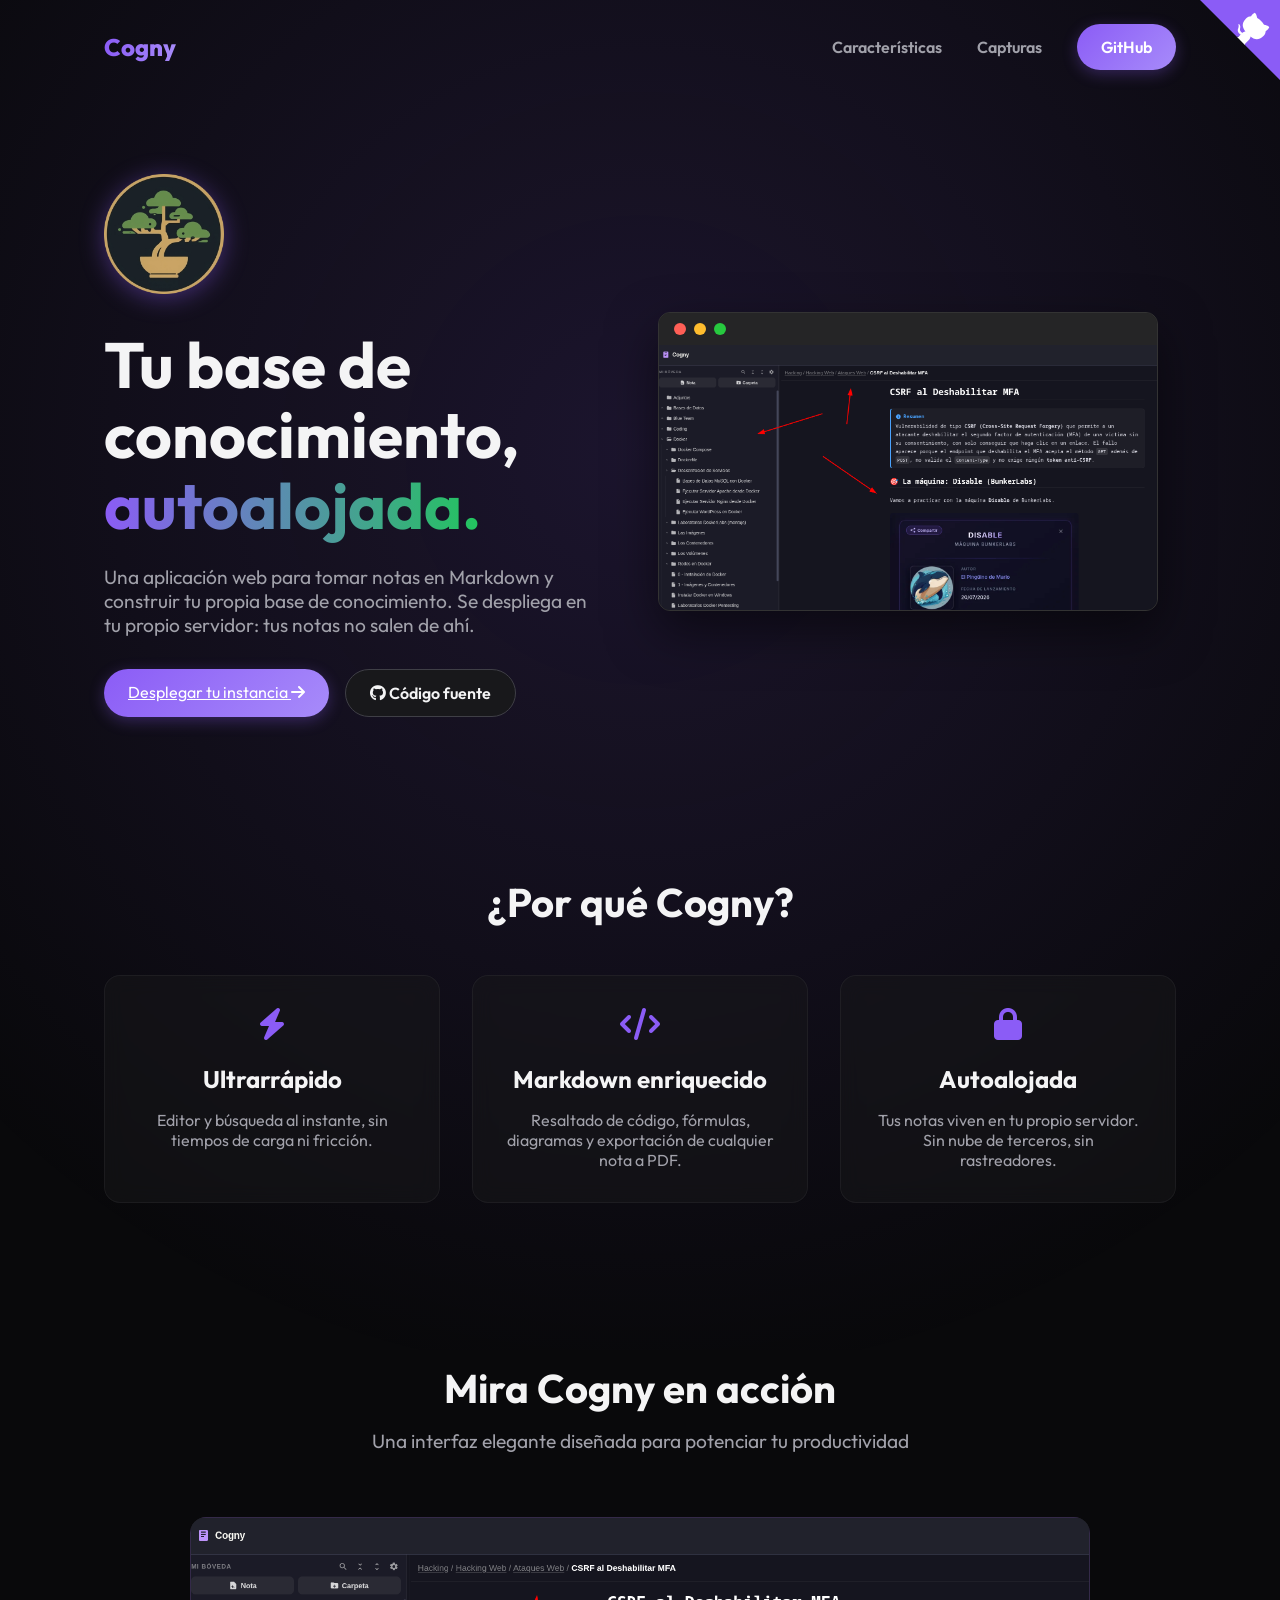
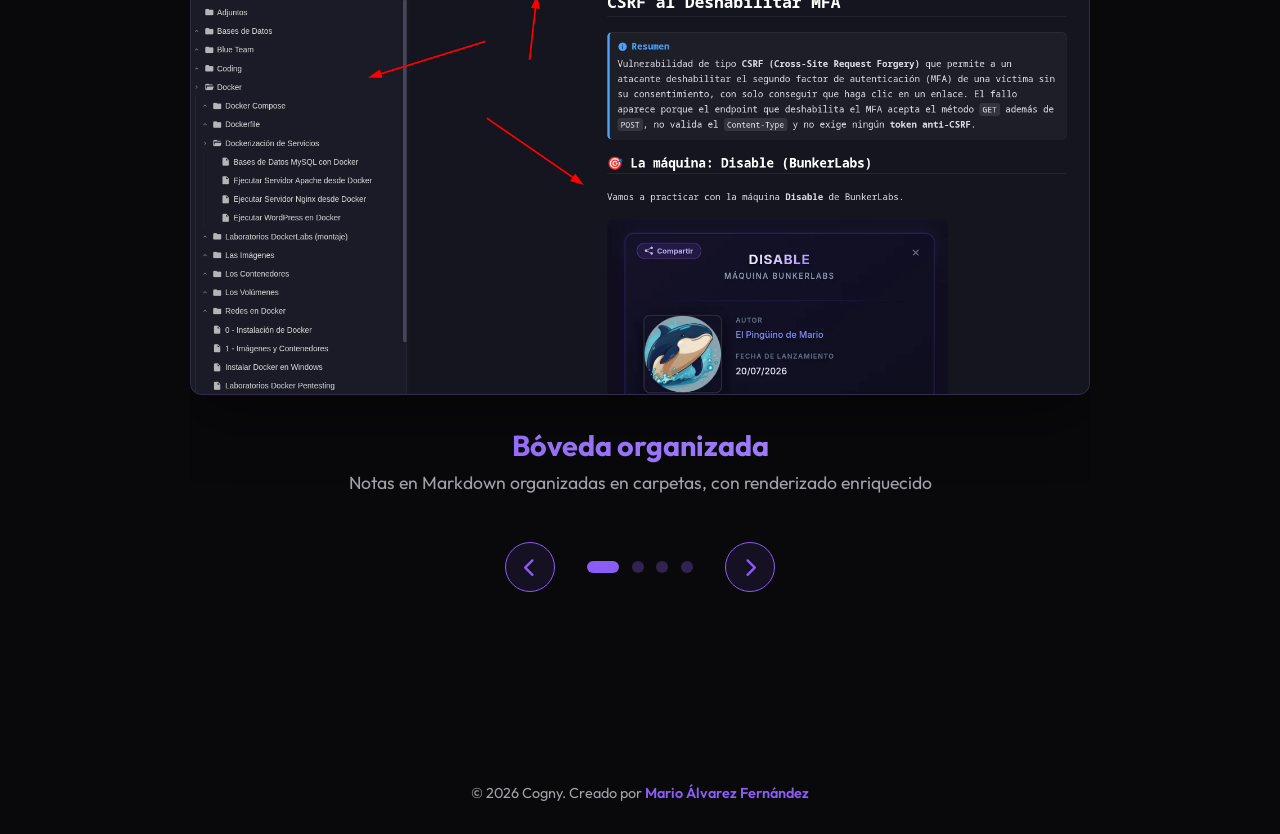
==== docs/index.html @ 70e7f53b "Sincronizar con producción: tema Dorado en lugar de Aqua y .gitignore más estricto El código sale de" ====
<!DOCTYPE html>
<html lang="es">

<head>
    <meta charset="UTF-8">
    <meta name="viewport" content="width=device-width, initial-scale=1.0">
    <title>Cogny — Base de conocimiento autoalojada</title>
    <meta name="description" content="Cogny es una aplicación web autoalojada para tomar notas en Markdown y construir tu propia base de conocimiento.">
    <link rel="stylesheet" href="style.css">
    <link href="https://fonts.googleapis.com/css2?family=Outfit:wght@300;400;600;800&display=swap" rel="stylesheet">
    <link rel="stylesheet" href="https://cdnjs.cloudflare.com/ajax/libs/font-awesome/6.0.0/css/all.min.css">
</head>

<body>
    <div class="glass-background"></div>

    <a href="https://github.com/Maalfer/cogny" class="github-corner" aria-label="Ver código en GitHub" target="_blank"
        rel="noopener noreferrer">
        <svg width="80" height="80" viewBox="0 0 250 250"
            style="fill:#8b5cf6; color:#fff; position: absolute; top: 0; border: 0; right: 0;" aria-hidden="true">
            <path d="M0,0 L115,115 L130,115 L142,142 L250,250 L250,0 Z"></path>
            <path
                d="M128.3,109.0 C113.8,99.7 119.0,89.6 119.0,89.6 C122.0,82.7 120.5,78.6 120.5,78.6 C119.2,72.0 123.4,76.3 123.4,76.3 C127.3,80.9 125.5,87.3 125.5,87.3 C122.9,97.6 130.6,101.9 134.4,103.2"
                fill="currentColor" style="transform-origin: 130px 106px;" class="octo-arm"></path>
            <path
                d="M115.0,115.0 C114.9,115.1 118.7,116.5 119.8,115.4 L133.7,101.6 C136.9,99.2 139.9,98.4 142.2,98.6 C133.8,88.0 127.5,74.4 143.8,58.0 C148.5,53.4 154.0,51.2 159.7,51.0 C160.3,49.4 163.2,43.6 171.4,40.1 C171.4,40.1 176.1,42.5 178.8,56.2 C183.1,58.6 187.2,61.8 190.9,65.4 C194.5,69.0 197.7,73.2 200.1,77.6 C213.8,80.2 216.3,84.9 216.3,84.9 C212.7,93.1 206.9,96.0 205.4,96.6 C205.1,102.4 203.0,107.8 198.3,112.5 C181.9,128.9 168.3,122.5 157.7,114.1 C157.9,116.9 156.7,120.9 152.7,124.9 L141.0,136.5 C139.8,137.7 141.6,141.9 141.8,141.8 Z"
                fill="currentColor" class="octo-body"></path>
        </svg>
    </a>

    <nav>
        <div class="logo">Cogny</div>
        <div class="links">
            <a href="#features">Características</a>
            <a href="#screenshots">Capturas</a>
            <a href="https://github.com/Maalfer/cogny" class="btn-primary">GitHub</a>
        </div>
    </nav>

    <header class="hero">
        <div class="hero-content">
            <img src="assets/logo.png" alt="Cogny Logo" class="hero-logo">
            <h1>Tu base de conocimiento,<br> <span class="gradient-text">autoalojada.</span></h1>
            <p>Una aplicación web para tomar notas en Markdown y construir tu propia base de conocimiento.
                Se despliega en tu propio servidor: tus notas no salen de ahí.</p>
            <div class="hero-buttons">
                <a href="https://github.com/Maalfer/cogny#desarrollo-local" class="btn-primary">Desplegar tu instancia <i class="fas fa-arrow-right"></i></a>
                <a href="https://github.com/Maalfer/cogny" class="btn-secondary"><i class="fab fa-github"></i>
                    Código fuente</a>
            </div>
        </div>
        <div class="hero-image">
            <div class="screenshot-window">
                <div class="window-header">
                    <span class="dot red"></span>
                    <span class="dot yellow"></span>
                    <span class="dot green"></span>
                </div>
                <img src="assets/demo1.png" alt="Bóveda de notas de Cogny" class="hero-screenshot">
            </div>
        </div>
    </header>

    <section id="features" class="features">
        <h2>¿Por qué Cogny?</h2>
        <div class="grid">
            <div class="card">
                <i class="fas fa-bolt icon"></i>
                <h3>Ultrarrápido</h3>
                <p>Editor y búsqueda al instante, sin tiempos de carga ni fricción.</p>
            </div>
            <div class="card">
                <i class="fas fa-code icon"></i>
                <h3>Markdown enriquecido</h3>
                <p>Resaltado de código, fórmulas, diagramas y exportación de cualquier nota a PDF.</p>
            </div>
            <div class="card">
                <i class="fas fa-lock icon"></i>
                <h3>Autoalojada</h3>
                <p>Tus notas viven en tu propio servidor. Sin nube de terceros, sin rastreadores.</p>
            </div>
        </div>
    </section>

    <section id="screenshots" class="screenshots">
        <h2>Mira Cogny en acción</h2>
        <p class="section-subtitle">Una interfaz elegante diseñada para potenciar tu productividad</p>

        <div class="screenshot-carousel">
            <div class="carousel-container">
                <div class="carousel-track">
                    <div class="screenshot-card active">
                        <div class="screenshot-wrapper">
                            <img src="assets/demo1.png" alt="Bóveda de notas organizada en carpetas">
                        </div>
                        <div class="screenshot-label">
                            <h3>Bóveda organizada</h3>
                            <p>Notas en Markdown organizadas en carpetas, con renderizado enriquecido</p>
                        </div>
                    </div>
                    <div class="screenshot-card">
                        <div class="screenshot-wrapper">
                            <img src="assets/demo2.png" alt="Exportar una nota a PDF">
                        </div>
                        <div class="screenshot-label">
                            <h3>Exportar a PDF</h3>
                            <p>Cualquier nota, con imágenes y estilos incrustados</p>
                        </div>
                    </div>
                    <div class="screenshot-card">
                        <div class="screenshot-wrapper">
                            <img src="assets/demo3.png" alt="Búsqueda instantánea en la bóveda">
                        </div>
                        <div class="screenshot-label">
                            <h3>Búsqueda instantánea</h3>
                            <p>Encuentra cualquier nota por nombre o por contenido</p>
                        </div>
                    </div>
                    <div class="screenshot-card">
                        <div class="screenshot-wrapper">
                            <img src="assets/demo4.png" alt="Optimización de imágenes y backup de la bóveda">
                        </div>
                        <div class="screenshot-label">
                            <h3>Optimización y backups</h3>
                            <p>Recodifica todas las imágenes a WebP, con backup ZIP previo</p>
                        </div>
                    </div>
                </div>
            </div>
            <div class="carousel-controls">
                <button class="carousel-btn prev" onclick="moveCarousel(-1)">
                    <i class="fas fa-chevron-left"></i>
                </button>
                <div class="carousel-dots">
                    <span class="dot-indicator active" onclick="goToSlide(0)"></span>
                    <span class="dot-indicator" onclick="goToSlide(1)"></span>
                    <span class="dot-indicator" onclick="goToSlide(2)"></span>
                    <span class="dot-indicator" onclick="goToSlide(3)"></span>
                </div>
                <button class="carousel-btn next" onclick="moveCarousel(1)">
                    <i class="fas fa-chevron-right"></i>
                </button>
            </div>
        </div>
    </section>

    <footer>
        <p>&copy; 2026 Cogny. Creado por <a href="https://www.linkedin.com/in/maalfer1/" target="_blank"
                rel="noopener noreferrer">Mario Álvarez Fernández</a></p>
    </footer>

    <script>
        let currentSlide = 0;
        const slides = document.querySelectorAll('.screenshot-card');
        const dots = document.querySelectorAll('.dot-indicator');

        function updateCarousel() {
            slides.forEach((slide, index) => {
                slide.classList.remove('active');
                dots[index].classList.remove('active');
            });
            slides[currentSlide].classList.add('active');
            dots[currentSlide].classList.add('active');
        }

        function moveCarousel(direction) {
            currentSlide += direction;
            if (currentSlide < 0) currentSlide = slides.length - 1;
            if (currentSlide >= slides.length) currentSlide = 0;
            updateCarousel();
        }

        function goToSlide(index) {
            currentSlide = index;
            updateCarousel();
        }

        // Auto-advance carousel every 5 seconds
        setInterval(() => {
            moveCarousel(1);
        }, 5000);
    </script>
</body>

</html>
---- docs/style.css ----
:root {
    --bg-color: #09090b;
    --card-bg: #18181b;
    --primary: #8b5cf6;
    --secondary: #a78bfa;
    --text-main: #f4f4f5;
    --text-muted: #a1a1aa;
    --accent: #22c55e;
}

* {
    margin: 0;
    padding: 0;
    box-sizing: border-box;
    font-family: 'Outfit', sans-serif;
}

body {
    background-color: var(--bg-color);
    color: var(--text-main);
    overflow-x: hidden;
}

/* Glass Effect Background */
.glass-background {
    position: fixed;
    top: -50%;
    left: -50%;
    width: 200%;
    height: 200%;
    background: radial-gradient(circle at 50% 50%, rgba(139, 92, 246, 0.15), transparent 60%);
    z-index: -1;
    pointer-events: none;
}

/* Nav */
nav {
    display: flex;
    justify-content: space-between;
    align-items: center;
    padding: 2rem 5%;
    max-width: 1200px;
    margin: 0 auto;
}

.logo {
    font-weight: 800;
    font-size: 1.5rem;
    background: linear-gradient(to right, var(--primary), var(--secondary));
    background-clip: text;
    -webkit-background-clip: text;
    -webkit-text-fill-color: transparent;
}

.links a {
    text-decoration: none;
    color: var(--text-muted);
    margin-left: 2rem;
    font-weight: 600;
    transition: color 0.3s;
}

.links a:hover {
    color: var(--text-main);
}

.btn-primary {
    background: linear-gradient(135deg, var(--primary), var(--secondary));
    color: white !important;
    padding: 0.8rem 1.5rem;
    border-radius: 50px;
    box-shadow: 0 4px 15px rgba(139, 92, 246, 0.3);
    transition: transform 0.2s, box-shadow 0.2s;
}

.btn-primary:hover {
    transform: translateY(-2px);
    box-shadow: 0 6px 20px rgba(139, 92, 246, 0.4);
}

/* Hero */
.hero {
    display: flex;
    align-items: center;
    justify-content: space-between;
    padding: 5rem 5%;
    max-width: 1200px;
    margin: 0 auto;
    flex-wrap: wrap;
}

.hero-content {
    flex: 1;
    min-width: 300px;
}

.hero-logo {
    width: 120px;
    height: auto;
    margin-bottom: 2rem;
    filter: drop-shadow(0 4px 12px rgba(139, 92, 246, 0.4));
    animation: float 3s ease-in-out infinite;
}

@keyframes float {

    0%,
    100% {
        transform: translateY(0px);
    }

    50% {
        transform: translateY(-10px);
    }
}

.hero h1 {
    font-size: 4rem;
    line-height: 1.1;
    margin-bottom: 1.5rem;
}

.gradient-text {
    background: linear-gradient(to right, var(--primary), var(--accent));
    background-clip: text;
    -webkit-background-clip: text;
    -webkit-text-fill-color: transparent;
}

.hero p {
    font-size: 1.2rem;
    color: var(--text-muted);
    margin-bottom: 2rem;
    max-width: 500px;
}

.hero-buttons {
    display: flex;
    gap: 1rem;
}

.btn-secondary {
    background: var(--card-bg);
    color: var(--text-main);
    padding: 0.8rem 1.5rem;
    border-radius: 50px;
    border: 1px solid #3f3f46;
    text-decoration: none;
    font-weight: 600;
    transition: all 0.3s;
}

.btn-secondary:hover {
    background: #27272a;
    border-color: var(--text-muted);
}

.hero-image {
    flex: 1;
    min-width: 300px;
    display: flex;
    justify-content: center;
    margin-top: 2rem;
}


.screenshot-window {
    background: #1e1e1e;
    border-radius: 12px;
    width: 100%;
    max-width: 500px;
    box-shadow: 0 20px 50px rgba(0, 0, 0, 0.5);
    overflow: hidden;
    border: 1px solid #333;
    transition: transform 0.3s, box-shadow 0.3s;
}

.screenshot-window:hover {
    transform: translateY(-5px);
    box-shadow: 0 25px 60px rgba(139, 92, 246, 0.3);
}

.window-header {
    background: #252526;
    padding: 10px 15px;
    display: flex;
    gap: 8px;
}

.dot {
    width: 12px;
    height: 12px;
    border-radius: 50%;
}

.red {
    background: #ff5f56;
}

.yellow {
    background: #ffbd2e;
}

.green {
    background: #27c93f;
}

.hero-screenshot {
    width: 100%;
    height: auto;
    display: block;
}

/* Features */
.features {
    padding: 5rem 5%;
    max-width: 1200px;
    margin: 0 auto;
    text-align: center;
}

.features h2 {
    font-size: 2.5rem;
    margin-bottom: 3rem;
}

.grid {
    display: grid;
    grid-template-columns: repeat(auto-fit, minmax(280px, 1fr));
    gap: 2rem;
}

.card {
    background: rgba(24, 24, 27, 0.5);
    backdrop-filter: blur(10px);
    padding: 2rem;
    border-radius: 16px;
    border: 1px solid rgba(255, 255, 255, 0.05);
    transition: transform 0.3s;
}

.card:hover {
    transform: translateY(-5px);
    background: rgba(24, 24, 27, 0.8);
}

.icon {
    font-size: 2rem;
    color: var(--primary);
    margin-bottom: 1.5rem;
}

.card h3 {
    margin-bottom: 1rem;
    font-size: 1.5rem;
}

.card p {
    color: var(--text-muted);
}

/* Screenshots Section */
.screenshots {
    padding: 5rem 5%;
    max-width: 1200px;
    margin: 0 auto;
    text-align: center;
}

.screenshots h2 {
    font-size: 2.5rem;
    margin-bottom: 1rem;
}

.section-subtitle {
    font-size: 1.2rem;
    color: var(--text-muted);
    margin-bottom: 4rem;
}

.screenshot-carousel {
    position: relative;
    max-width: 900px;
    margin: 0 auto;
}

.carousel-container {
    overflow: hidden;
    border-radius: 16px;
}

.carousel-track {
    position: relative;
}

.screenshot-card {
    display: none;
    opacity: 0;
    transition: opacity 0.5s ease-in-out;
}

.screenshot-card.active {
    display: block;
    opacity: 1;
    animation: fadeIn 0.5s ease-in-out;
}

@keyframes fadeIn {
    from {
        opacity: 0;
        transform: translateY(20px);
    }

    to {
        opacity: 1;
        transform: translateY(0);
    }
}

.screenshot-wrapper {
    background: #1e1e1e;
    border-radius: 12px;
    overflow: hidden;
    box-shadow: 0 25px 60px rgba(0, 0, 0, 0.4);
    border: 1px solid rgba(139, 92, 246, 0.2);
    transition: all 0.3s;
}

.screenshot-wrapper:hover {
    box-shadow: 0 30px 70px rgba(139, 92, 246, 0.4);
    border-color: var(--primary);
}

.screenshot-wrapper img {
    width: 100%;
    height: auto;
    display: block;
}

.screenshot-label {
    margin-top: 2rem;
    padding: 0 1rem;
}

.screenshot-label h3 {
    font-size: 1.8rem;
    margin-bottom: 0.5rem;
    background: linear-gradient(to right, var(--primary), var(--secondary));
    background-clip: text;
    -webkit-background-clip: text;
    -webkit-text-fill-color: transparent;
}

.screenshot-label p {
    color: var(--text-muted);
    font-size: 1.1rem;
}

.carousel-controls {
    display: flex;
    justify-content: center;
    align-items: center;
    gap: 2rem;
    margin-top: 3rem;
}

.carousel-btn {
    background: rgba(139, 92, 246, 0.1);
    border: 1px solid var(--primary);
    color: var(--primary);
    width: 50px;
    height: 50px;
    border-radius: 50%;
    cursor: pointer;
    transition: all 0.3s;
    display: flex;
    align-items: center;
    justify-content: center;
    font-size: 1.2rem;
}

.carousel-btn:hover {
    background: var(--primary);
    color: white;
    transform: scale(1.1);
    box-shadow: 0 5px 20px rgba(139, 92, 246, 0.4);
}

.carousel-dots {
    display: flex;
    gap: 0.8rem;
}

.dot-indicator {
    width: 12px;
    height: 12px;
    border-radius: 50%;
    background: rgba(139, 92, 246, 0.3);
    cursor: pointer;
    transition: all 0.3s;
}

.dot-indicator.active {
    background: var(--primary);
    width: 32px;
    border-radius: 6px;
}

.dot-indicator:hover {
    background: var(--secondary);
    transform: scale(1.2);
}

/* GitHub Corner */
.github-corner {
    position: fixed;
    top: 0;
    right: 0;
    z-index: 1000;
}

.github-corner:hover .octo-arm {
    animation: octocat-wave 560ms ease-in-out;
}

@keyframes octocat-wave {

    0%,
    100% {
        transform: rotate(0);
    }

    20%,
    60% {
        transform: rotate(-25deg);
    }

    40%,
    80% {
        transform: rotate(10deg);
    }
}

@media (max-width: 500px) {
    .github-corner:hover .octo-arm {
        animation: none;
    }

    .github-corner .octo-arm {
        animation: octocat-wave 560ms ease-in-out;
    }
}

footer {
    text-align: center;
    padding: 2rem;
    color: var(--text-muted);
    font-size: 0.9rem;
    margin-top: 5rem;
}

footer a {
    color: var(--primary);
    text-decoration: none;
    font-weight: 600;
    transition: color 0.3s;
    border-bottom: 1px solid transparent;
}

footer a:hover {
    color: var(--secondary);
    border-bottom-color: var(--secondary);
}

@media (max-width: 768px) {

    /* Global Section Spacing */
    .hero,
    .features,
    nav {
        padding-left: 1.5rem;
        padding-right: 1.5rem;
    }

    .hero,
    .features {
        padding-top: 3rem;
        padding-bottom: 3rem;
    }

    /* Navigation */
    nav {
        flex-direction: column;
        padding-top: 1.5rem;
        padding-bottom: 1.5rem;
        gap: 1.5rem;
    }

    .links {
        display: flex;
        flex-direction: column;
        align-items: center;
        gap: 1rem;
        width: 100%;
    }

    .links a {
        margin-left: 0;
        width: 100%;
        text-align: center;
        padding: 0.5rem;
        display: block;
    }

    .btn-primary {
        width: 100%;
        justify-content: center;
        display: flex;
    }

    /* Hero Section */
    .hero {
        flex-direction: column;
        text-align: center;
        padding-top: 2rem;
        /* Reduce top padding specifically for hero on mobile */
    }

    .hero h1 {
        font-size: 2.5rem;
        margin-bottom: 1rem;
    }

    .hero p {
        font-size: 1rem;
        margin: 0 auto 2rem auto;
    }

    .hero-content {
        margin-bottom: 3rem;
        width: 100%;
    }

    .hero-logo {
        width: 80px;
    }

    .hero-buttons {
        flex-direction: column;
        gap: 1rem;
        width: 100%;
    }

    .btn-secondary,
    .btn-primary {
        width: 100%;
        text-align: center;
        justify-content: center;
        display: flex;
        align-items: center;
    }


    /* Screenshot Window */
    .screenshot-window {
        margin-top: 1rem;
    }

    /* Features */
    .features h2 {
        font-size: 2rem;
        margin-bottom: 2rem;
    }

    .grid {
        grid-template-columns: 1fr;
        /* Force single column on mobile */
        gap: 1.5rem;
    }

    /* Screenshots Section */
    .screenshots {
        padding-top: 3rem;
        padding-bottom: 3rem;
    }

    .screenshots h2 {
        font-size: 2rem;
    }

    .section-subtitle {
        font-size: 1rem;
        margin-bottom: 2rem;
    }

    .screenshot-label h3 {
        font-size: 1.5rem;
    }

    .screenshot-label p {
        font-size: 1rem;
    }

    .carousel-btn {
        width: 40px;
        height: 40px;
        font-size: 1rem;
    }

    .carousel-controls {
        gap: 1rem;
        margin-top: 2rem;
    }

    footer {
        margin-top: 3rem;
        padding: 1.5rem;
    }
}

@media (max-width: 480px) {
    .hero h1 {
        font-size: 2rem;
    }

    .logo {
        font-size: 1.3rem;
    }

    .logo-img {
        height: 32px;
    }
}
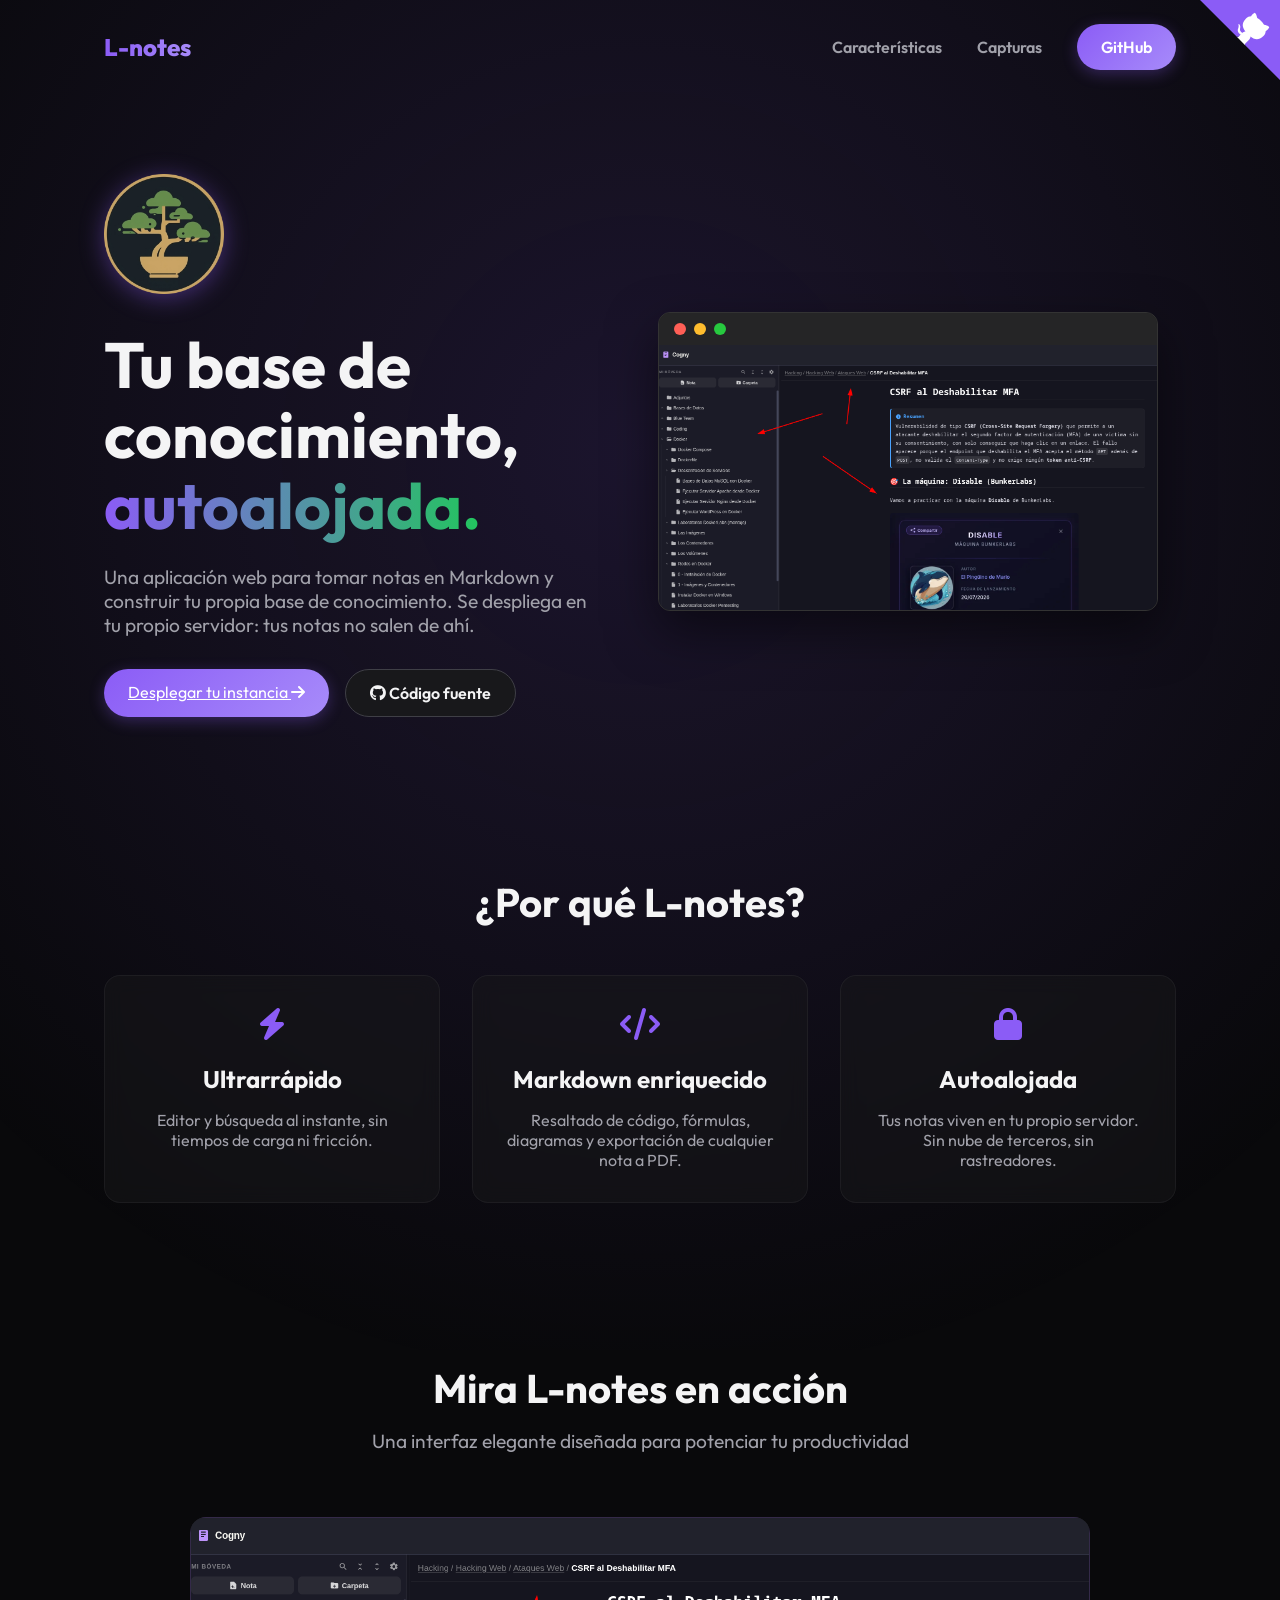
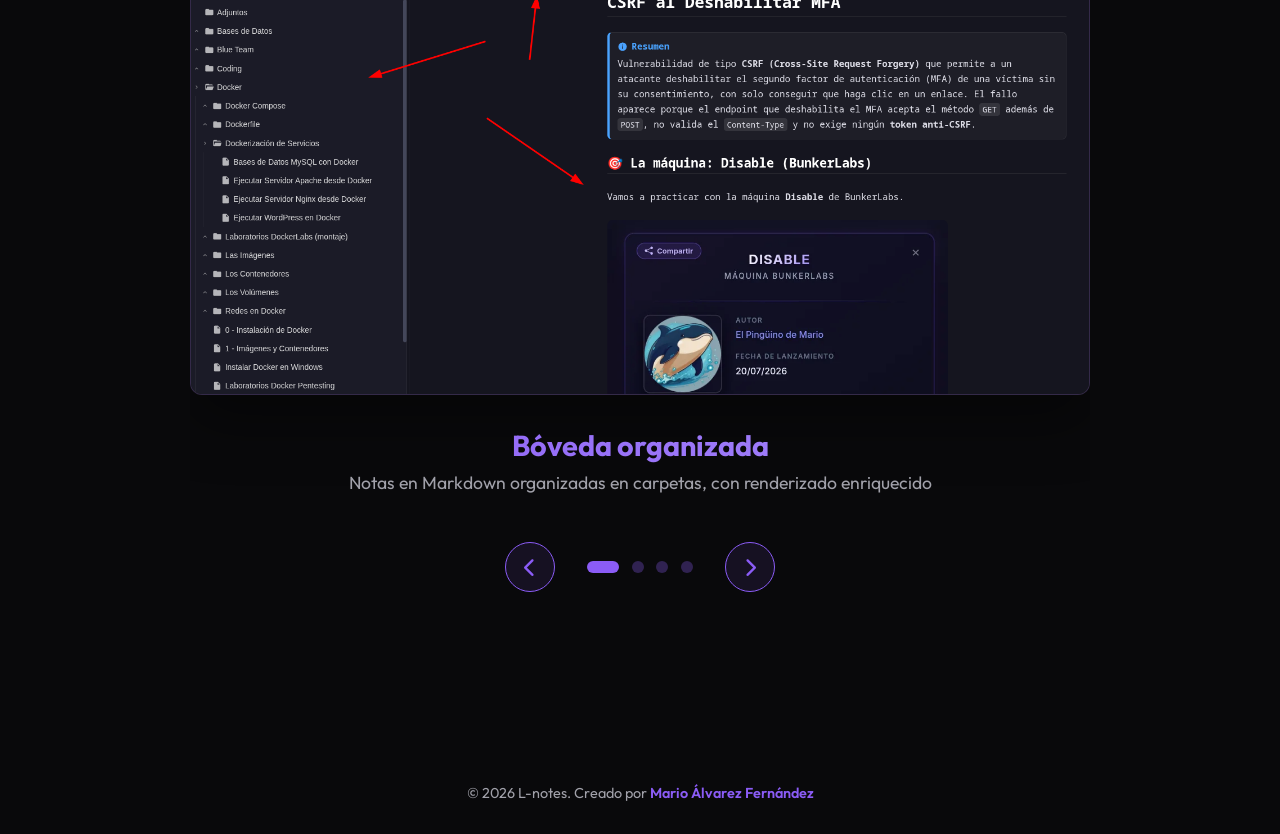
==== commit 2ad0af85: "Renombrar Cogny a L-notes y fijar version 0.1.0 Marca visible: titulos de pagina, cabecera, docs de " ====
--- a/docs/index.html
+++ b/docs/index.html
@@ -4,8 +4,8 @@
 <head>
     <meta charset="UTF-8">
     <meta name="viewport" content="width=device-width, initial-scale=1.0">
-    <title>Cogny — Base de conocimiento autoalojada</title>
-    <meta name="description" content="Cogny es una aplicación web autoalojada para tomar notas en Markdown y construir tu propia base de conocimiento.">
+    <title>L-notes — Base de conocimiento autoalojada</title>
+    <meta name="description" content="L-notes es una aplicación web autoalojada para tomar notas en Markdown y construir tu propia base de conocimiento.">
     <link rel="stylesheet" href="style.css">
     <link href="https://fonts.googleapis.com/css2?family=Outfit:wght@300;400;600;800&display=swap" rel="stylesheet">
     <link rel="stylesheet" href="https://cdnjs.cloudflare.com/ajax/libs/font-awesome/6.0.0/css/all.min.css">
@@ -29,7 +29,7 @@
     </a>
 
     <nav>
-        <div class="logo">Cogny</div>
+        <div class="logo">L-notes</div>
         <div class="links">
             <a href="#features">Características</a>
             <a href="#screenshots">Capturas</a>
@@ -39,7 +39,7 @@
 
     <header class="hero">
         <div class="hero-content">
-            <img src="assets/logo.png" alt="Cogny Logo" class="hero-logo">
+            <img src="assets/logo.png" alt="L-notes Logo" class="hero-logo">
             <h1>Tu base de conocimiento,<br> <span class="gradient-text">autoalojada.</span></h1>
             <p>Una aplicación web para tomar notas en Markdown y construir tu propia base de conocimiento.
                 Se despliega en tu propio servidor: tus notas no salen de ahí.</p>
@@ -56,13 +56,13 @@
                     <span class="dot yellow"></span>
                     <span class="dot green"></span>
                 </div>
-                <img src="assets/demo1.png" alt="Bóveda de notas de Cogny" class="hero-screenshot">
+                <img src="assets/demo1.png" alt="Bóveda de notas de L-notes" class="hero-screenshot">
             </div>
         </div>
     </header>
 
     <section id="features" class="features">
-        <h2>¿Por qué Cogny?</h2>
+        <h2>¿Por qué L-notes?</h2>
         <div class="grid">
             <div class="card">
                 <i class="fas fa-bolt icon"></i>
@@ -83,7 +83,7 @@
     </section>
 
     <section id="screenshots" class="screenshots">
-        <h2>Mira Cogny en acción</h2>
+        <h2>Mira L-notes en acción</h2>
         <p class="section-subtitle">Una interfaz elegante diseñada para potenciar tu productividad</p>
 
         <div class="screenshot-carousel">
@@ -145,7 +145,7 @@
     </section>
 
     <footer>
-        <p>&copy; 2026 Cogny. Creado por <a href="https://www.linkedin.com/in/maalfer1/" target="_blank"
+        <p>&copy; 2026 L-notes. Creado por <a href="https://www.linkedin.com/in/maalfer1/" target="_blank"
                 rel="noopener noreferrer">Mario Álvarez Fernández</a></p>
     </footer>
 
